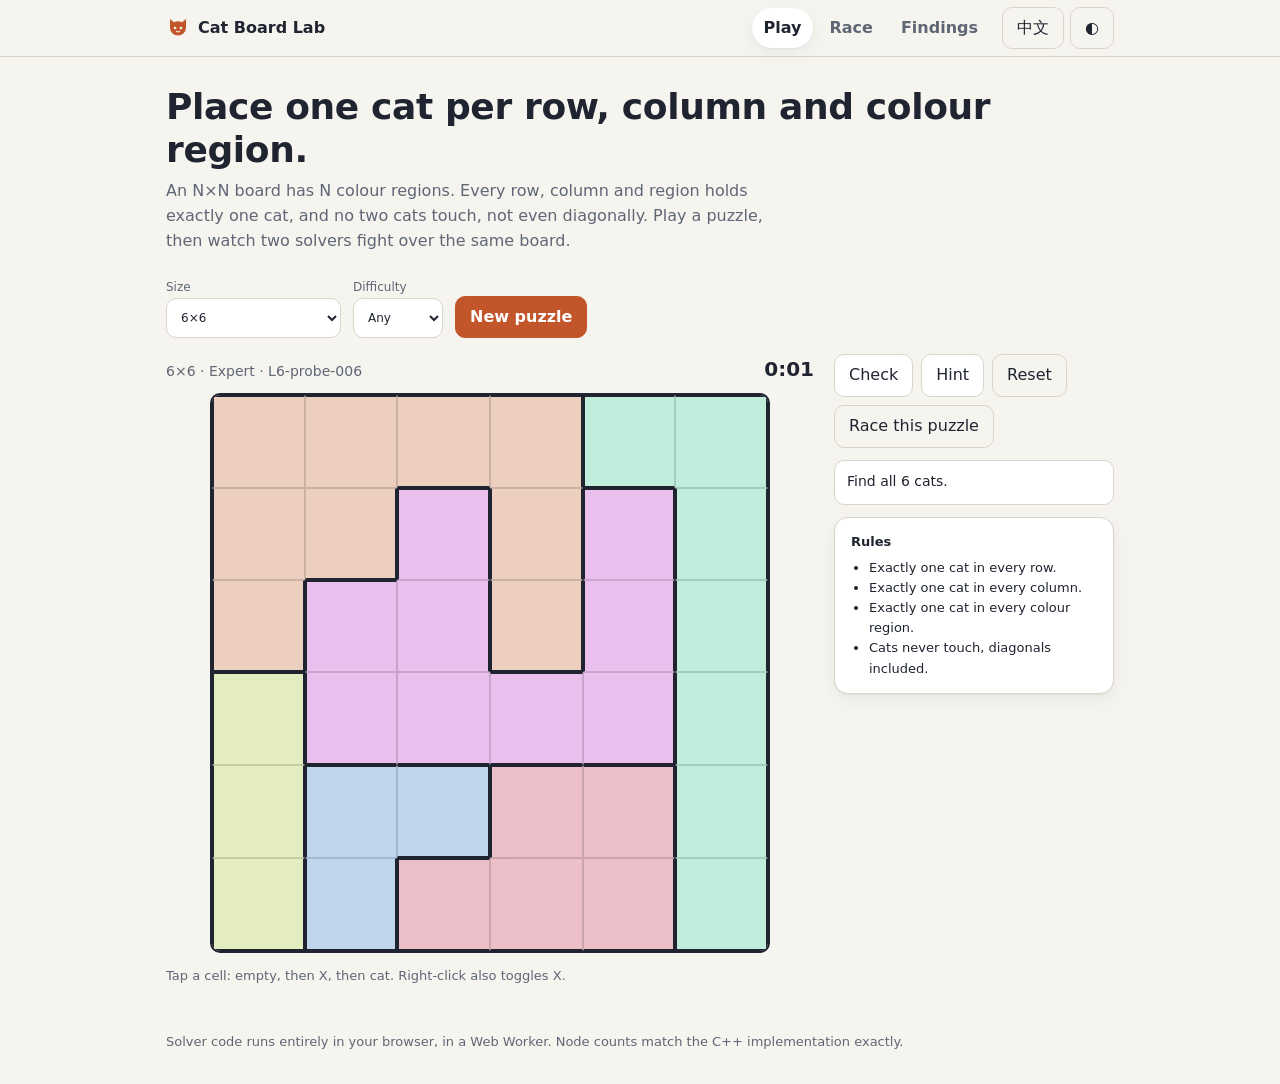
==== docs/index.html @ 6431c49a "Cat-placement puzzle solver study: native DFS/DLX/Hall-matching vs SAT/CP-SAT, adversarial suites, i" ====
<!doctype html>
<html lang="en" data-theme="auto">
<head>
<meta charset="utf-8">
<meta name="viewport" content="width=device-width, initial-scale=1">
<title>Cat Board Lab</title>
<meta name="description" content="Play a cat-placement logic puzzle, then race plain backtracking against backtracking with Hall-matching pruning.">
<link rel="icon" href="data:image/svg+xml,%3Csvg xmlns='http://www.w3.org/2000/svg' viewBox='0 0 24 24'%3E%3Cpath d='M4 3l4 3.2a9 9 0 0 1 8 0L20 3v8.5a8 8 0 0 1-16 0z' fill='%23e07a3f'/%3E%3C/svg%3E">
<link rel="stylesheet" href="css/style.css">
</head>
<body>
<svg width="0" height="0" style="position:absolute" aria-hidden="true">
  <symbol id="cat" viewBox="0 0 24 24">
    <path d="M4 3l4 3.2a9 9 0 0 1 8 0L20 3v8.5a8 8 0 0 1-16 0z" fill="currentColor"/>
    <circle cx="9" cy="12" r="1.3" fill="var(--cat-eye)"/><circle cx="15" cy="12" r="1.3" fill="var(--cat-eye)"/>
    <path d="M10.4 15.3q1.6 1.3 3.2 0" stroke="var(--cat-eye)" stroke-width="1.1" fill="none" stroke-linecap="round"/>
  </symbol>
</svg>

<header class="top">
  <div class="wrap top-in">
    <div class="brand"><svg class="logo"><use href="#cat"/></svg><span data-i18n="title">Cat Board Lab</span></div>
    <nav class="tabs" role="tablist">
      <button role="tab" data-tab="play" aria-selected="true" data-i18n="tabPlay">Play</button>
      <button role="tab" data-tab="race" aria-selected="false" data-i18n="tabRace">Race</button>
      <button role="tab" data-tab="findings" aria-selected="false" data-i18n="tabFindings">Findings</button>
    </nav>
    <div class="tools">
      <button id="btnLang" class="ghost" aria-label="Language">中文</button>
      <button id="btnTheme" class="ghost" aria-label="Theme">◐</button>
    </div>
  </div>
</header>

<main class="wrap">
  <section class="hero">
    <h1 data-i18n="heroTitle">Place one cat per row, column and colour region.</h1>
    <p data-i18n="heroText">An N×N board has N colour regions. Every row, column and region holds exactly one cat, and no two cats touch, not even diagonally. Play a puzzle, then watch two solvers fight over the same board.</p>
  </section>

  <!-- PLAY -->
  <section id="tab-play" class="panel">
    <div class="controls">
      <label><span data-i18n="size">Size</span>
        <select id="selSize"></select></label>
      <label><span data-i18n="difficulty">Difficulty</span>
        <select id="selLevel"></select></label>
      <button id="btnNew" class="primary" data-i18n="newPuzzle">New puzzle</button>
    </div>
    <div class="play-grid">
      <div class="board-col">
        <div class="statusbar"><span id="playTitle" class="muted"></span><span id="playTimer" class="timer">0:00</span></div>
        <div id="playBoard" class="board" role="grid" aria-label="Puzzle board"></div>
        <p class="muted small" data-i18n="tapHelp">Tap a cell: empty, then X, then cat. Right-click also toggles X.</p>
      </div>
      <div class="side-col">
        <div class="btnrow">
          <button id="btnCheck" data-i18n="check">Check</button>
          <button id="btnHint" data-i18n="hint">Hint</button>
          <button id="btnReset" class="ghost" data-i18n="reset">Reset</button>
          <button id="btnRaceThis" class="ghost" data-i18n="raceThis">Race this puzzle</button>
        </div>
        <div id="playMsg" class="msg" role="status" aria-live="polite"></div>
        <div class="card small">
          <b data-i18n="rulesTitle">Rules</b>
          <ul>
            <li data-i18n="rule1">Exactly one cat in every row.</li>
            <li data-i18n="rule2">Exactly one cat in every column.</li>
            <li data-i18n="rule3">Exactly one cat in every colour region.</li>
            <li data-i18n="rule4">Cats never touch, diagonals included.</li>
          </ul>
        </div>
      </div>
    </div>
  </section>

  <!-- RACE -->
  <section id="tab-race" class="panel" hidden>
    <p class="lead" data-i18n="raceIntro">Same board, same branching order, two solvers. Both are bitmask backtracking; the second one also asks, at every node, whether the unplaced colour regions can still be matched to distinct free rows and to distinct free columns (Hall's condition). If not, it prunes.</p>
    <div class="controls">
      <label class="grow"><span data-i18n="puzzle">Puzzle</span>
        <select id="selRace"></select></label>
      <label><span data-i18n="nodeCap">Node cap</span>
        <select id="selCap">
          <option value="1000000">1 M</option>
          <option value="5000000">5 M</option>
          <option value="20000000" selected>20 M</option>
          <option value="100000000">100 M</option>
        </select></label>
      <label><span data-i18n="mode">Mode</span>
        <select id="selMode">
          <option value="live" data-i18n="modeLive">Live race</option>
          <option value="anim" data-i18n="modeAnim">Step-by-step (N ≤ 10)</option>
        </select></label>
      <button id="btnRun" class="primary" data-i18n="run">Run race</button>
      <button id="btnCancel" disabled data-i18n="cancel">Cancel</button>
    </div>
    <div id="raceNote" class="muted small"></div>
    <div class="race-grid">
      <article class="card racer" id="racerA">
        <header><h3 data-i18n="algoBitmask">Bitmask DFS</h3><span class="chip" id="chipA"></span></header>
        <div class="stats"><div><span class="k" data-i18n="nodes">Nodes</span><span class="v" id="nodesA">–</span></div><div><span class="k" data-i18n="time">Time</span><span class="v" id="timeA">–</span></div></div>
        <div class="bar"><i id="barA"></i></div>
        <div class="board mini" id="boardA"></div>
      </article>
      <article class="card racer" id="racerB">
        <header><h3 data-i18n="algoMatch">DFS + Hall matching</h3><span class="chip" id="chipB"></span></header>
        <div class="stats"><div><span class="k" data-i18n="nodes">Nodes</span><span class="v" id="nodesB">–</span></div><div><span class="k" data-i18n="time">Time</span><span class="v" id="timeB">–</span></div></div>
        <div class="bar"><i id="barB"></i></div>
        <div class="board mini" id="boardB"></div>
      </article>
    </div>
    <div id="animBar" class="btnrow animbar" hidden>
      <button id="aPlay" class="primary" data-i18n="play">Play</button>
      <button id="aStep" data-i18n="step">Step</button>
      <button id="aRestart" class="ghost" data-i18n="restart">Restart</button>
      <label class="inline"><span data-i18n="speed">Speed</span><input id="aSpeed" type="range" min="0" max="100" value="45"></label>
      <span id="aInfo" class="muted small"></span>
      <span class="legend small"><i class="lg place"></i><span data-i18n="lgPlace">cat placed</span><i class="lg prune"></i><span data-i18n="lgPrune">pruned by Hall check</span><i class="lg dead"></i><span data-i18n="lgDead">dead end</span></span>
    </div>
    <div id="raceSummary" class="summary" role="status" aria-live="polite"></div>
    <div id="raceRef" class="muted small"></div>
  </section>

  <!-- FINDINGS -->
  <section id="tab-findings" class="panel" hidden>
    <div class="card findings">
      <h2 data-i18n="findTitle">What the benchmark found</h2>
      <p data-i18n="find1">On ordinary puzzles, backtracking with Hall-matching pruning was the fastest method tested: on random unique-solution boards (N=11–16) it needed 0.3 ms against 1.2–1.6 ms for SAT, and on random-region N=25 boards it solved all 20 puzzles (slowest 0.01 s) while three plain DFS variants timed out on 4–5 of 20 at 60 s.</p>
      <p data-i18n="find2">On the hardest puzzles found by hill-climbing (N=10–18, all unique-solution), CDCL SAT was the steadiest: worst single puzzle 76–91 ms, against 454 ms for Hall-matching DFS and 0.8–1.1 s for plain DFS. This is not a worst-case guarantee; no unsatisfiable adversarial puzzles were tried.</p>
      <p data-i18n="find3">SAT is not in this demo because the solvers behind those numbers (CaDiCaL, Glucose, CP-SAT) are native libraries driven from Python; this page is plain static JavaScript with no build step and no dependencies.</p>
      <p><a id="readmeLink" class="btn-link" href="#" target="_blank" rel="noopener" data-i18n="readmeLink">Read the full write-up in the README</a></p>
    </div>
  </section>
</main>

<footer class="wrap foot small muted" data-i18n="footer">Solver code runs entirely in your browser, in a Web Worker. Node counts match the C++ implementation exactly.</footer>

<script src="js/config.js"></script>
<script src="js/i18n.js"></script>
<script src="js/board.js"></script>
<script src="js/runner.js"></script>
<script src="js/play.js"></script>
<script src="js/race.js"></script>
<script src="js/app.js"></script>
</body>
</html>
---- docs/css/style.css ----
:root{
  --bg:#f6f4ef; --surface:#ffffff; --ink:#1f2430; --muted:#5f6675; --line:#d9d5cb; --accent:#c2562a; --accent-ink:#ffffff;
  --good:#2c7a4b; --warn:#b3261e; --shadow:0 1px 2px rgba(20,20,30,.06),0 6px 20px rgba(20,20,30,.05);
  --rs:55%; --rl:84%; --cat:#2b2a33; --cat-eye:#f6f4ef; --gridline:rgba(0,0,0,.14); --edge:#1f2430;
  --prune:#d64545; --dead:#e3a008; --place:#2c7a4b;
  color-scheme: light;
}
:root[data-theme="dark"]{ --bg:#14161c; --surface:#1d2029; --ink:#ebe8e1; --muted:#9aa0ae; --line:#323644; --accent:#e58a5b; --accent-ink:#1a1209;
  --good:#6cc28f; --warn:#ff8a80; --shadow:none; --rs:38%; --rl:30%; --cat:#f1ede4; --cat-eye:#1d2029; --gridline:rgba(255,255,255,.14); --edge:#ebe8e1;
  --prune:#ff6b6b; --dead:#f2b84b; --place:#6cc28f; color-scheme: dark; }
@media (prefers-color-scheme: dark){
  :root[data-theme="auto"]{ --bg:#14161c; --surface:#1d2029; --ink:#ebe8e1; --muted:#9aa0ae; --line:#323644; --accent:#e58a5b; --accent-ink:#1a1209;
    --good:#6cc28f; --warn:#ff8a80; --shadow:none; --rs:38%; --rl:30%; --cat:#f1ede4; --cat-eye:#1d2029; --gridline:rgba(255,255,255,.14); --edge:#ebe8e1;
    --prune:#ff6b6b; --dead:#f2b84b; --place:#6cc28f; color-scheme: dark; }
}
*{box-sizing:border-box}
[hidden]{display:none!important}
html{-webkit-text-size-adjust:100%}
body{margin:0;background:var(--bg);color:var(--ink);font:16px/1.55 system-ui,-apple-system,"Segoe UI","Noto Sans TC","PingFang TC","Microsoft JhengHei",sans-serif}
.wrap{max-width:980px;margin:0 auto;padding:0 16px}
.muted{color:var(--muted)} .small{font-size:13px}
h1{font-size:clamp(24px,4.5vw,36px);line-height:1.2;margin:0 0 8px;letter-spacing:-.01em}
h2{margin:0 0 8px;font-size:22px} h3{margin:0;font-size:16px}
.top{position:sticky;top:0;z-index:5;background:color-mix(in srgb,var(--bg) 88%,transparent);backdrop-filter:blur(8px);border-bottom:1px solid var(--line)}
.top-in{display:flex;align-items:center;gap:12px;min-height:56px;flex-wrap:wrap;padding-top:6px;padding-bottom:6px}
.brand{display:flex;align-items:center;gap:8px;font-weight:700;margin-right:auto}
.logo{width:24px;height:24px;color:var(--accent);--cat-eye:var(--bg)}
.tabs{display:flex;gap:4px}
.tabs button{border:0;background:none;padding:8px 12px;border-radius:999px;color:var(--muted);font-weight:600}
.tabs button[aria-selected="true"]{background:var(--surface);color:var(--ink);box-shadow:var(--shadow)}
.tools{display:flex;gap:6px}
button,select{font:inherit;color:var(--ink)}
button{border:1px solid var(--line);background:var(--surface);padding:8px 14px;border-radius:10px;cursor:pointer;min-height:40px}
button:hover:not(:disabled){border-color:var(--muted)}
button:disabled{opacity:.45;cursor:default}
button.primary{background:var(--accent);color:var(--accent-ink);border-color:var(--accent);font-weight:600}
button.ghost{background:transparent}
button:focus-visible,select:focus-visible,.cell:focus-visible,input:focus-visible,a:focus-visible{outline:2px solid var(--accent);outline-offset:2px}
select{background:var(--surface);border:1px solid var(--line);border-radius:10px;padding:8px 10px;min-height:40px;max-width:100%}
.hero{padding:28px 0 8px} .hero p{max-width:62ch;color:var(--muted);margin:0}
.panel{padding:16px 0 32px}
.controls{display:flex;flex-wrap:wrap;gap:10px 12px;align-items:flex-end;margin-bottom:16px}
.controls label{display:flex;flex-direction:column;gap:2px;font-size:12px;color:var(--muted)}
.controls label.grow{flex:1 1 260px}
.controls label.grow select{width:100%}
.card{background:var(--surface);border:1px solid var(--line);border-radius:14px;padding:14px 16px;box-shadow:var(--shadow)}
.card ul{margin:6px 0 0;padding-left:18px}
.lead{max-width:70ch;color:var(--muted);margin:0 0 16px}
.play-grid{display:grid;grid-template-columns:minmax(0,1fr) 280px;gap:20px;align-items:start}
.statusbar{display:flex;justify-content:space-between;align-items:baseline;margin-bottom:8px;font-size:14px}
.timer{font-variant-numeric:tabular-nums;font-weight:700;font-size:20px}
.btnrow{display:flex;flex-wrap:wrap;gap:8px;align-items:center}
.msg{min-height:3.2em;margin:12px 0;padding:10px 12px;border-radius:10px;background:var(--surface);border:1px solid var(--line);font-size:14px}
.msg.good{border-color:var(--good);color:var(--good)} .msg.warn{border-color:var(--warn);color:var(--warn)}

/* board */
.board{--n:6;display:grid;grid-template-columns:repeat(var(--n),1fr);width:min(100%,560px);aspect-ratio:1;margin:0 auto;border-radius:10px;overflow:hidden;
  border:2px solid var(--edge);background:var(--edge);user-select:none;-webkit-user-select:none;-webkit-tap-highlight-color:transparent}
.cell{position:relative;display:grid;place-items:center;background:hsl(var(--h) var(--rs) var(--rl));cursor:pointer;
  border:1px solid var(--gridline);border-style:solid}
.board.mini .cell{cursor:default}
.cell.bt{border-top:2px solid var(--edge)} .cell.bb{border-bottom:2px solid var(--edge)}
.cell.bl{border-left:2px solid var(--edge)} .cell.br{border-right:2px solid var(--edge)}
.board.dense .cell{border-width:.5px} .board.dense .cell.bt{border-top-width:1.5px} .board.dense .cell.bb{border-bottom-width:1.5px}
.board.dense .cell.bl{border-left-width:1.5px} .board.dense .cell.br{border-right-width:1.5px}
.ic{width:72%;height:72%;color:var(--cat);display:none;pointer-events:none}
.cell.cat .ic{display:block}
.cell.x::after{content:"×";position:absolute;inset:0;display:grid;place-items:center;color:var(--ink);opacity:.55;font-size:clamp(14px,4vw,26px);line-height:1;pointer-events:none}
.cell.bad{box-shadow:inset 0 0 0 3px var(--warn);animation:pulse .9s ease 2}
.cell.hintcell{box-shadow:inset 0 0 0 3px var(--good)}
.board.won{box-shadow:0 0 0 3px var(--good)}
@keyframes pulse{50%{filter:brightness(1.25)}}

/* race */
.race-grid{display:grid;grid-template-columns:1fr 1fr;gap:16px}
.racer header{display:flex;justify-content:space-between;align-items:center;gap:8px;margin-bottom:10px;flex-wrap:wrap}
.chip{font-size:12px;padding:2px 10px;border-radius:999px;border:1px solid var(--line);color:var(--muted);min-height:20px}
.chip:empty{visibility:hidden}
.chip.ok{color:var(--good);border-color:var(--good)} .chip.bad{color:var(--warn);border-color:var(--warn)} .chip.run{color:var(--accent);border-color:var(--accent)}
.stats{display:flex;gap:24px;margin-bottom:8px}
.stats .k{display:block;font-size:12px;color:var(--muted)}
.stats .v{font-size:clamp(18px,3.4vw,26px);font-weight:700;font-variant-numeric:tabular-nums}
.bar{height:6px;border-radius:3px;background:var(--line);overflow:hidden;margin-bottom:12px}
.bar i{display:block;height:100%;width:0;background:var(--accent);transition:width .1s linear}
.bar i.ok{background:var(--good)} .bar i.capped{background:var(--warn)}
.board.mini{width:100%;max-width:360px}
.summary{margin-top:16px;padding:14px 16px;border-radius:12px;background:var(--surface);border:1px solid var(--line);font-size:17px;font-weight:600;min-height:0}
.summary:empty{display:none}
.summary.win{border-color:var(--good)}
.animbar{margin-top:14px}
.inline{flex-direction:row;display:flex;align-items:center;gap:8px;font-size:13px;color:var(--muted)}
.legend{display:flex;align-items:center;gap:6px;flex-wrap:wrap;margin-left:auto}
.lg{width:12px;height:12px;border-radius:3px;display:inline-block;margin-left:6px}
.lg.place{background:var(--place)} .lg.prune{background:var(--prune)} .lg.dead{background:var(--dead)}
.board.mini .cell.cat{box-shadow:inset 0 0 0 2px var(--place)}
.board.mini .cell.prune{box-shadow:inset 0 0 0 3px var(--prune);background:color-mix(in srgb,var(--prune) 35%,hsl(var(--h) var(--rs) var(--rl)))}
.board.mini .cell.dead{box-shadow:inset 0 0 0 3px var(--dead)}
.board.flash-prune{box-shadow:0 0 0 3px var(--prune)} .board.flash-dead{box-shadow:0 0 0 3px var(--dead)} .board.found{box-shadow:0 0 0 3px var(--good)}
#raceRef{margin-top:8px;word-break:break-word}
.findings{max-width:72ch} .findings p{margin:0 0 12px}
.btn-link{display:inline-block;padding:8px 14px;border:1px solid var(--accent);border-radius:10px;color:var(--accent);text-decoration:none;font-weight:600}
.foot{padding-bottom:32px}

@media (max-width:720px){
  .play-grid{grid-template-columns:1fr}
  .race-grid{grid-template-columns:1fr}
  .board.mini{max-width:100%}
  .tabs{order:3;width:100%;justify-content:center}
  .legend{margin-left:0}
}
@media (prefers-reduced-motion:reduce){*{animation:none!important;transition:none!important}}
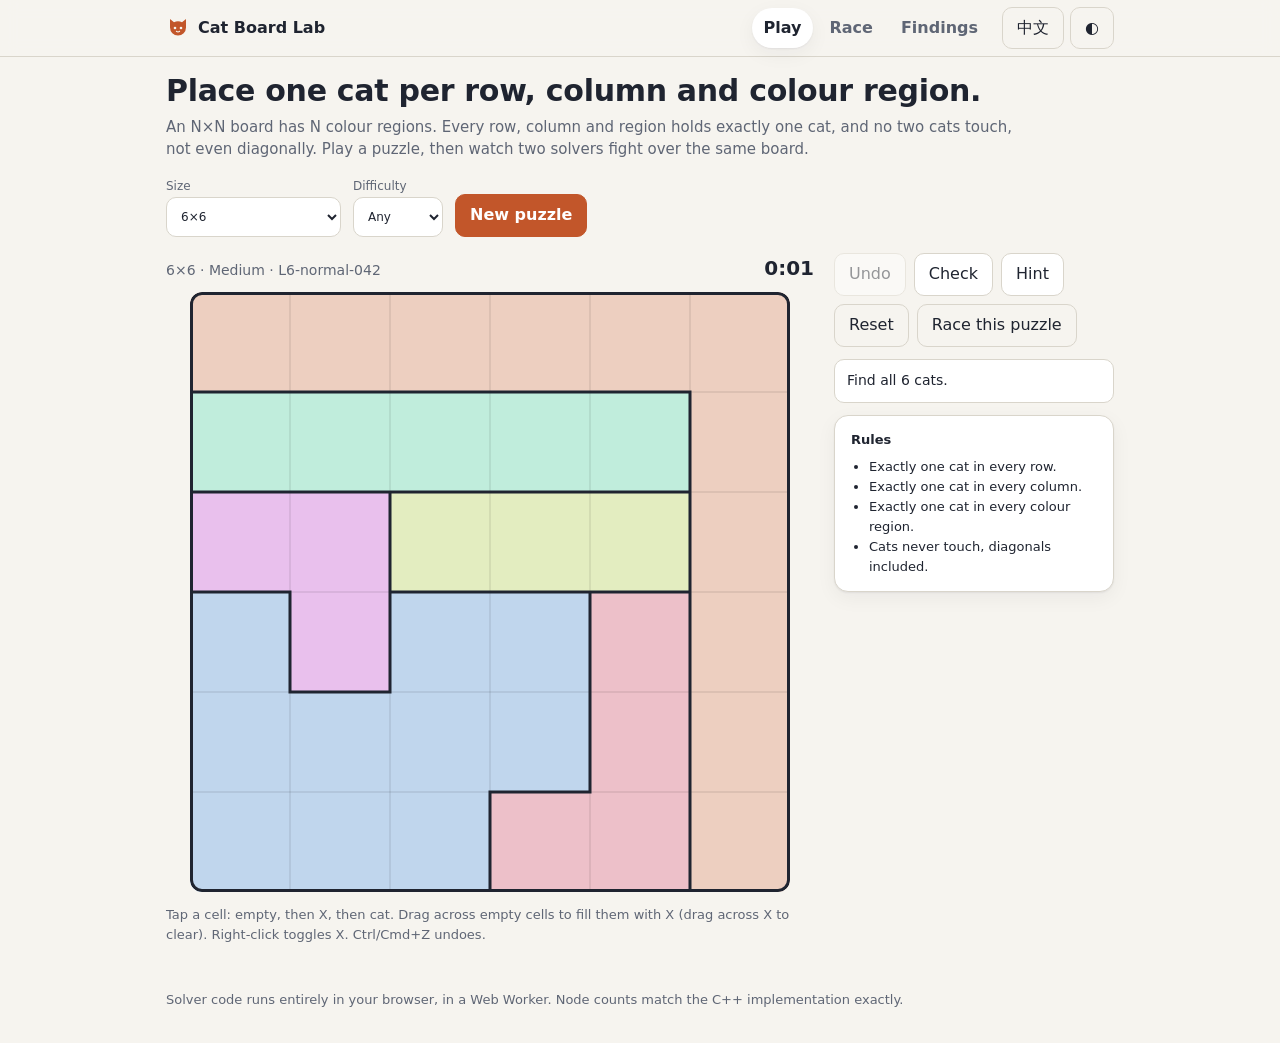
==== commit bc544bc7: "Demo: square board with SVG region overlay, drag-to-mark, undo, live conflict hints Co-Authored-By: " ====
--- a/docs/index.html
+++ b/docs/index.html
@@ -55,6 +55,7 @@
       </div>
       <div class="side-col">
         <div class="btnrow">
+          <button id="btnUndo" disabled data-i18n="undo">Undo</button>
           <button id="btnCheck" data-i18n="check">Check</button>
           <button id="btnHint" data-i18n="hint">Hint</button>
           <button id="btnReset" class="ghost" data-i18n="reset">Reset</button>
@@ -139,6 +140,7 @@
 <script src="js/config.js"></script>
 <script src="js/i18n.js"></script>
 <script src="js/board.js"></script>
+<script src="js/drag.js"></script>
 <script src="js/runner.js"></script>
 <script src="js/play.js"></script>
 <script src="js/race.js"></script>
--- a/docs/css/style.css
+++ b/docs/css/style.css
@@ -6,11 +6,11 @@
   color-scheme: light;
 }
 :root[data-theme="dark"]{ --bg:#14161c; --surface:#1d2029; --ink:#ebe8e1; --muted:#9aa0ae; --line:#323644; --accent:#e58a5b; --accent-ink:#1a1209;
-  --good:#6cc28f; --warn:#ff8a80; --shadow:none; --rs:38%; --rl:30%; --cat:#f1ede4; --cat-eye:#1d2029; --gridline:rgba(255,255,255,.14); --edge:#ebe8e1;
+  --good:#6cc28f; --warn:#ff8a80; --shadow:none; --rs:34%; --rl:28%; --cat:#f1ede4; --cat-eye:#1d2029; --gridline:rgba(255,255,255,.12); --edge:#c9c4b8;
   --prune:#ff6b6b; --dead:#f2b84b; --place:#6cc28f; color-scheme: dark; }
 @media (prefers-color-scheme: dark){
   :root[data-theme="auto"]{ --bg:#14161c; --surface:#1d2029; --ink:#ebe8e1; --muted:#9aa0ae; --line:#323644; --accent:#e58a5b; --accent-ink:#1a1209;
-    --good:#6cc28f; --warn:#ff8a80; --shadow:none; --rs:38%; --rl:30%; --cat:#f1ede4; --cat-eye:#1d2029; --gridline:rgba(255,255,255,.14); --edge:#ebe8e1;
+    --good:#6cc28f; --warn:#ff8a80; --shadow:none; --rs:34%; --rl:28%; --cat:#f1ede4; --cat-eye:#1d2029; --gridline:rgba(255,255,255,.12); --edge:#c9c4b8;
     --prune:#ff6b6b; --dead:#f2b84b; --place:#6cc28f; color-scheme: dark; }
 }
 *{box-sizing:border-box}
@@ -37,7 +37,7 @@
 button.ghost{background:transparent}
 button:focus-visible,select:focus-visible,.cell:focus-visible,input:focus-visible,a:focus-visible{outline:2px solid var(--accent);outline-offset:2px}
 select{background:var(--surface);border:1px solid var(--line);border-radius:10px;padding:8px 10px;min-height:40px;max-width:100%}
-.hero{padding:28px 0 8px} .hero p{max-width:62ch;color:var(--muted);margin:0}
+.hero{padding:16px 0 0} .hero h1{font-size:clamp(22px,3.4vw,30px)} .hero p{max-width:90ch;color:var(--muted);margin:0;font-size:15px;line-height:1.45}
 .panel{padding:16px 0 32px}
 .controls{display:flex;flex-wrap:wrap;gap:10px 12px;align-items:flex-end;margin-bottom:16px}
 .controls label{display:flex;flex-direction:column;gap:2px;font-size:12px;color:var(--muted)}
@@ -46,6 +46,7 @@
 .card{background:var(--surface);border:1px solid var(--line);border-radius:14px;padding:14px 16px;box-shadow:var(--shadow)}
 .card ul{margin:6px 0 0;padding-left:18px}
 .lead{max-width:70ch;color:var(--muted);margin:0 0 16px}
+.board-col{position:sticky;top:64px}
 .play-grid{display:grid;grid-template-columns:minmax(0,1fr) 280px;gap:20px;align-items:start}
 .statusbar{display:flex;justify-content:space-between;align-items:baseline;margin-bottom:8px;font-size:14px}
 .timer{font-variant-numeric:tabular-nums;font-weight:700;font-size:20px}
@@ -53,19 +54,30 @@
 .msg{min-height:3.2em;margin:12px 0;padding:10px 12px;border-radius:10px;background:var(--surface);border:1px solid var(--line);font-size:14px}
 .msg.good{border-color:var(--good);color:var(--good)} .msg.warn{border-color:var(--warn);color:var(--warn)}
 
-/* board */
-.board{--n:6;display:grid;grid-template-columns:repeat(var(--n),1fr);width:min(100%,560px);aspect-ratio:1;margin:0 auto;border-radius:10px;overflow:hidden;
-  border:2px solid var(--edge);background:var(--edge);user-select:none;-webkit-user-select:none;-webkit-tap-highlight-color:transparent}
-.cell{position:relative;display:grid;place-items:center;background:hsl(var(--h) var(--rs) var(--rl));cursor:pointer;
-  border:1px solid var(--gridline);border-style:solid}
+/* board: fixed square grid; cells never change size (no borders, glyphs are absolutely positioned) */
+.board{--n:6;--bw:3px;position:relative;display:grid;grid-template-columns:repeat(var(--n),minmax(0,1fr));grid-template-rows:repeat(var(--n),minmax(0,1fr));
+  width:min(100%,620px,max(280px,calc(100svh - 300px)));aspect-ratio:1;margin:0 auto;border-radius:12px;overflow:hidden;background:var(--surface);
+  user-select:none;-webkit-user-select:none;-webkit-tap-highlight-color:transparent;contain:layout paint}
+.board.play{touch-action:none;-webkit-touch-callout:none}
+.board::after{content:"";position:absolute;inset:0;border:var(--bw) solid var(--edge);border-radius:12px;pointer-events:none;z-index:3}
+.cell{position:relative;min-width:0;min-height:0;overflow:hidden;background:hsl(var(--h) var(--rs) var(--rl));cursor:pointer;outline-offset:-3px}
 .board.mini .cell{cursor:default}
-.cell.bt{border-top:2px solid var(--edge)} .cell.bb{border-bottom:2px solid var(--edge)}
-.cell.bl{border-left:2px solid var(--edge)} .cell.br{border-right:2px solid var(--edge)}
-.board.dense .cell{border-width:.5px} .board.dense .cell.bt{border-top-width:1.5px} .board.dense .cell.bb{border-bottom-width:1.5px}
-.board.dense .cell.bl{border-left-width:1.5px} .board.dense .cell.br{border-right-width:1.5px}
-.ic{width:72%;height:72%;color:var(--cat);display:none;pointer-events:none}
-.cell.cat .ic{display:block}
-.cell.x::after{content:"×";position:absolute;inset:0;display:grid;place-items:center;color:var(--ink);opacity:.55;font-size:clamp(14px,4vw,26px);line-height:1;pointer-events:none}
+.board.play .cell.hl::before{content:"";position:absolute;inset:0;background:rgba(255,255,255,.22);pointer-events:none}
+.lines{position:absolute;inset:0;width:100%;height:100%;pointer-events:none;z-index:2;overflow:visible}
+.lines path{fill:none;vector-effect:non-scaling-stroke}
+.lines .thin{stroke:var(--gridline);stroke-width:1}
+.lines .thick{stroke:var(--edge);stroke-width:var(--bw);stroke-linecap:square}
+.board.dense{--bw:2px}
+.ic,.xm{position:absolute;left:50%;top:50%;pointer-events:none;opacity:0;transform:translate(-50%,-50%) scale(.55);
+  transition:opacity .14s ease-out,transform .14s ease-out;will-change:transform,opacity}
+.ic{width:72%;height:72%;color:var(--cat)}
+.xm{width:52%;height:52%;color:var(--ink);fill:none;stroke:currentColor;stroke-width:2;stroke-linecap:round}
+.cell.cat .ic{opacity:1;transform:translate(-50%,-50%) scale(1)}
+.cell.x .xm{opacity:.55;transform:translate(-50%,-50%) scale(1)}
+.board.mini .ic{transition:none;opacity:0}
+.board.mini .cell.cat .ic{opacity:1}
+.cell.conf .ic{color:var(--warn)}
+.cell.conf{box-shadow:inset 0 0 0 999px color-mix(in srgb,var(--warn) 22%,transparent)}
 .cell.bad{box-shadow:inset 0 0 0 3px var(--warn);animation:pulse .9s ease 2}
 .cell.hintcell{box-shadow:inset 0 0 0 3px var(--good)}
 .board.won{box-shadow:0 0 0 3px var(--good)}
@@ -83,7 +95,7 @@
 .bar{height:6px;border-radius:3px;background:var(--line);overflow:hidden;margin-bottom:12px}
 .bar i{display:block;height:100%;width:0;background:var(--accent);transition:width .1s linear}
 .bar i.ok{background:var(--good)} .bar i.capped{background:var(--warn)}
-.board.mini{width:100%;max-width:360px}
+.board.mini{width:100%;max-width:360px;--bw:2px}
 .summary{margin-top:16px;padding:14px 16px;border-radius:12px;background:var(--surface);border:1px solid var(--line);font-size:17px;font-weight:600;min-height:0}
 .summary:empty{display:none}
 .summary.win{border-color:var(--good)}
@@ -103,6 +115,9 @@
 
 @media (max-width:720px){
   .play-grid{grid-template-columns:1fr}
+  .board-col{position:static}
+  .hero p{display:none}
+  .board{width:min(100%,calc(100svh - 190px))}
   .race-grid{grid-template-columns:1fr}
   .board.mini{max-width:100%}
   .tabs{order:3;width:100%;justify-content:center}
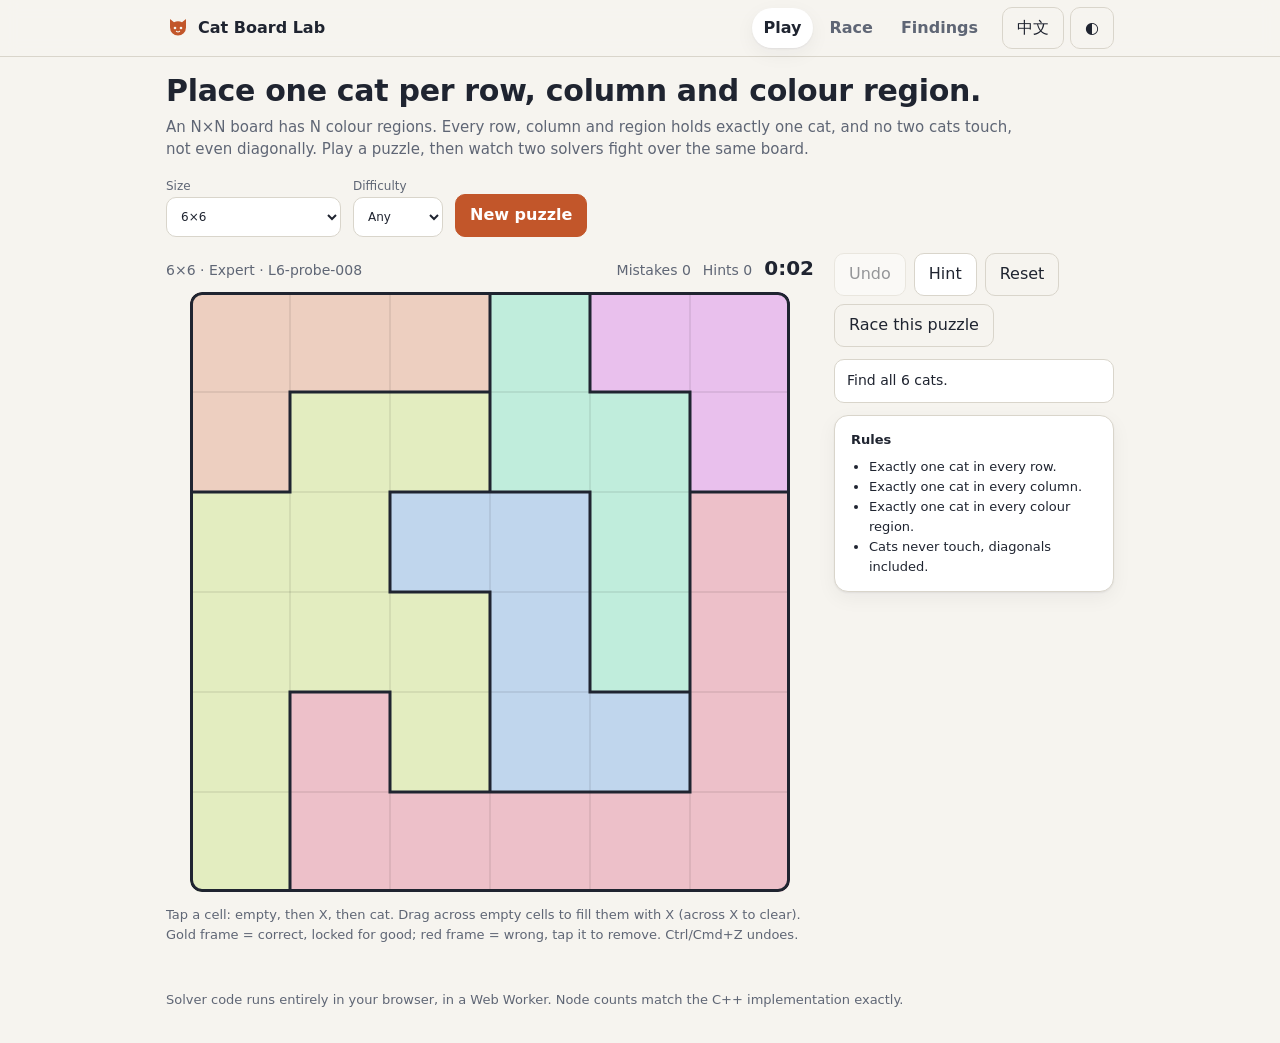
==== commit 13ca1df5: "Demo: check each placed cat immediately (gold = correct and locked, red = wrong), mistakes/hints cou" ====
--- a/docs/index.html
+++ b/docs/index.html
@@ -49,14 +49,13 @@
     </div>
     <div class="play-grid">
       <div class="board-col">
-        <div class="statusbar"><span id="playTitle" class="muted"></span><span id="playTimer" class="timer">0:00</span></div>
+        <div class="statusbar"><span id="playTitle" class="muted"></span><span class="stats-play"><span id="playMistakes" class="muted"></span><span id="playHints" class="muted"></span><span id="playTimer" class="timer">0:00</span></span></div>
         <div id="playBoard" class="board" role="grid" aria-label="Puzzle board"></div>
-        <p class="muted small" data-i18n="tapHelp">Tap a cell: empty, then X, then cat. Right-click also toggles X.</p>
+        <p class="muted small" data-i18n="tapHelp">Tap a cell: empty, then X, then cat. A gold frame means correct and locked, a red frame means wrong.</p>
       </div>
       <div class="side-col">
         <div class="btnrow">
           <button id="btnUndo" disabled data-i18n="undo">Undo</button>
-          <button id="btnCheck" data-i18n="check">Check</button>
           <button id="btnHint" data-i18n="hint">Hint</button>
           <button id="btnReset" class="ghost" data-i18n="reset">Reset</button>
           <button id="btnRaceThis" class="ghost" data-i18n="raceThis">Race this puzzle</button>
@@ -141,6 +140,7 @@
 <script src="js/i18n.js"></script>
 <script src="js/board.js"></script>
 <script src="js/drag.js"></script>
+<script src="js/game.js"></script>
 <script src="js/runner.js"></script>
 <script src="js/play.js"></script>
 <script src="js/race.js"></script>
--- a/docs/css/style.css
+++ b/docs/css/style.css
@@ -2,16 +2,17 @@
   --bg:#f6f4ef; --surface:#ffffff; --ink:#1f2430; --muted:#5f6675; --line:#d9d5cb; --accent:#c2562a; --accent-ink:#ffffff;
   --good:#2c7a4b; --warn:#b3261e; --shadow:0 1px 2px rgba(20,20,30,.06),0 6px 20px rgba(20,20,30,.05);
   --rs:55%; --rl:84%; --cat:#2b2a33; --cat-eye:#f6f4ef; --gridline:rgba(0,0,0,.14); --edge:#1f2430;
+  --gold:#dba50f; --gold-glow:rgba(212,160,23,.6);
   --prune:#d64545; --dead:#e3a008; --place:#2c7a4b;
   color-scheme: light;
 }
 :root[data-theme="dark"]{ --bg:#14161c; --surface:#1d2029; --ink:#ebe8e1; --muted:#9aa0ae; --line:#323644; --accent:#e58a5b; --accent-ink:#1a1209;
   --good:#6cc28f; --warn:#ff8a80; --shadow:none; --rs:34%; --rl:28%; --cat:#f1ede4; --cat-eye:#1d2029; --gridline:rgba(255,255,255,.12); --edge:#c9c4b8;
-  --prune:#ff6b6b; --dead:#f2b84b; --place:#6cc28f; color-scheme: dark; }
+  --prune:#ff6b6b; --dead:#f2b84b; --place:#6cc28f; --gold:#f2c230; --gold-glow:rgba(242,194,48,.65); color-scheme: dark; }
 @media (prefers-color-scheme: dark){
   :root[data-theme="auto"]{ --bg:#14161c; --surface:#1d2029; --ink:#ebe8e1; --muted:#9aa0ae; --line:#323644; --accent:#e58a5b; --accent-ink:#1a1209;
     --good:#6cc28f; --warn:#ff8a80; --shadow:none; --rs:34%; --rl:28%; --cat:#f1ede4; --cat-eye:#1d2029; --gridline:rgba(255,255,255,.12); --edge:#c9c4b8;
-    --prune:#ff6b6b; --dead:#f2b84b; --place:#6cc28f; color-scheme: dark; }
+    --prune:#ff6b6b; --dead:#f2b84b; --place:#6cc28f; --gold:#f2c230; --gold-glow:rgba(242,194,48,.65); color-scheme: dark; }
 }
 *{box-sizing:border-box}
 [hidden]{display:none!important}
@@ -76,12 +77,14 @@
 .cell.x .xm{opacity:.55;transform:translate(-50%,-50%) scale(1)}
 .board.mini .ic{transition:none;opacity:0}
 .board.mini .cell.cat .ic{opacity:1}
-.cell.conf .ic{color:var(--warn)}
-.cell.conf{box-shadow:inset 0 0 0 999px color-mix(in srgb,var(--warn) 22%,transparent)}
-.cell.bad{box-shadow:inset 0 0 0 3px var(--warn);animation:pulse .9s ease 2}
-.cell.hintcell{box-shadow:inset 0 0 0 3px var(--good)}
+.cell.gold{box-shadow:inset 0 0 0 5px var(--gold),inset 0 0 0 6px rgba(0,0,0,.4),inset 0 0 0 999px color-mix(in srgb,var(--gold) 30%,transparent)}
+.cell.wrong{box-shadow:inset 0 0 0 5px var(--warn),inset 0 0 0 6px rgba(0,0,0,.4),inset 0 0 0 999px color-mix(in srgb,var(--warn) 22%,transparent)}
+.cell.gold.fresh{animation:goldglow .5s ease-out}
+.cell.wrong.shake .ic{animation:shake .2s ease-in-out}
+.stats-play{display:flex;gap:12px;align-items:baseline;flex-wrap:wrap;justify-content:flex-end}
 .board.won{box-shadow:0 0 0 3px var(--good)}
-@keyframes pulse{50%{filter:brightness(1.25)}}
+@keyframes goldglow{0%{box-shadow:inset 0 0 0 5px var(--gold),inset 0 0 0 6px rgba(0,0,0,.4),inset 0 0 22px 8px var(--gold-glow)}100%{}}
+@keyframes shake{0%,100%{transform:translate(-50%,-50%) scale(1)}25%{transform:translate(calc(-50% - 3px),-50%) scale(1)}75%{transform:translate(calc(-50% + 3px),-50%) scale(1)}}
 
 /* race */
 .race-grid{display:grid;grid-template-columns:1fr 1fr;gap:16px}
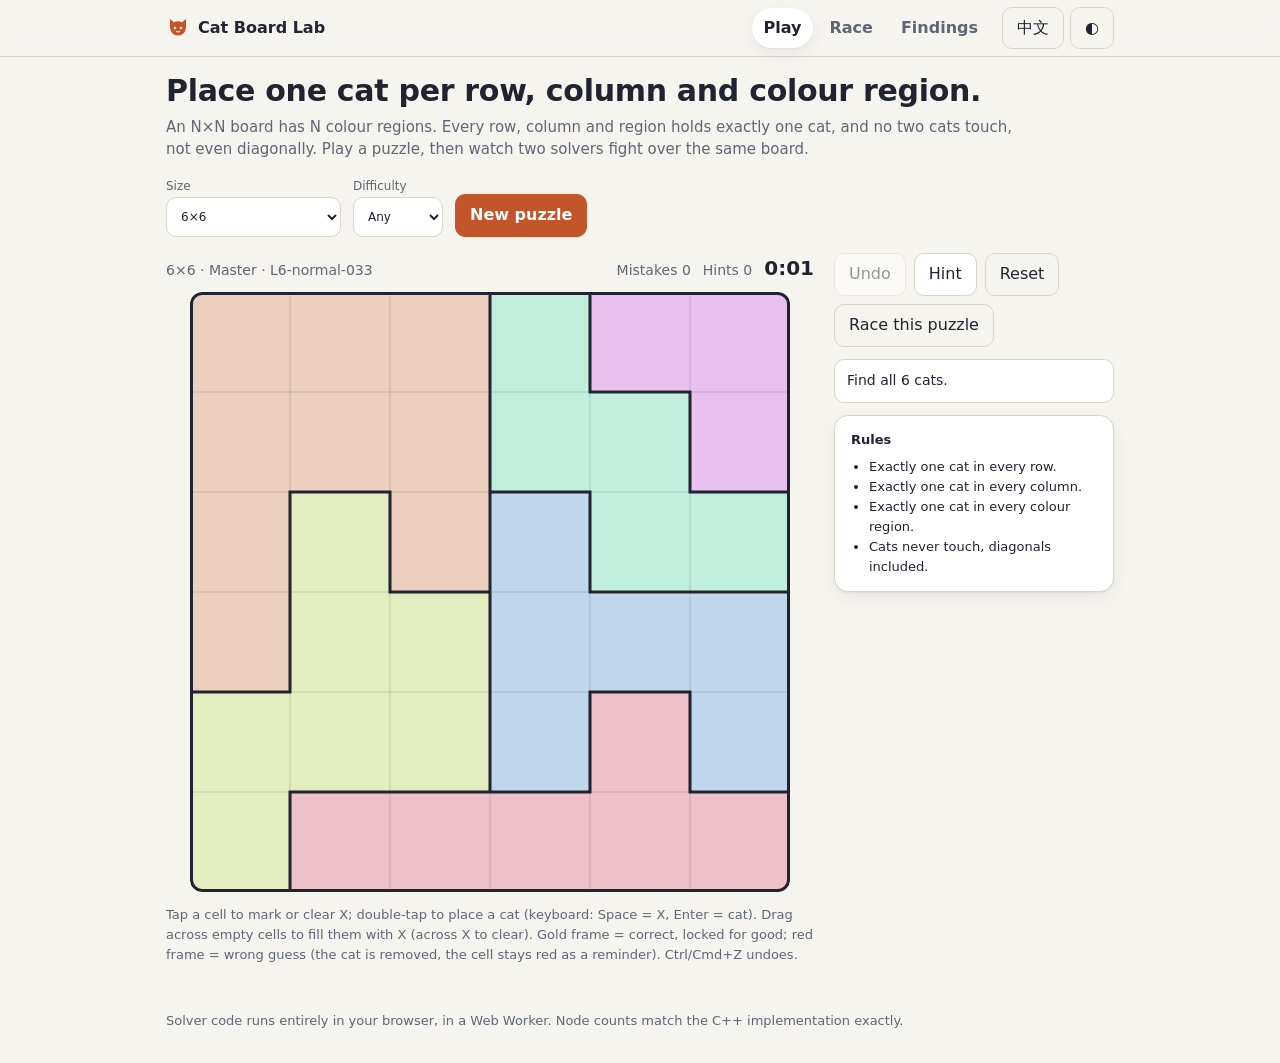
==== commit b6b78e6a: "Demo: single tap toggles X only, double tap places a cat (Space = X, Enter = cat)" ====
--- a/docs/index.html
+++ b/docs/index.html
@@ -51,7 +51,7 @@
       <div class="board-col">
         <div class="statusbar"><span id="playTitle" class="muted"></span><span class="stats-play"><span id="playMistakes" class="muted"></span><span id="playHints" class="muted"></span><span id="playTimer" class="timer">0:00</span></span></div>
         <div id="playBoard" class="board" role="grid" aria-label="Puzzle board"></div>
-        <p class="muted small" data-i18n="tapHelp">Tap a cell: empty, then X, then cat. A gold frame means correct and locked, a red frame means wrong.</p>
+        <p class="muted small" data-i18n="tapHelp">Tap a cell to mark or clear X; double-tap to place a cat. A gold frame means correct and locked, a red frame means wrong.</p>
       </div>
       <div class="side-col">
         <div class="btnrow">
--- a/docs/css/style.css
+++ b/docs/css/style.css
@@ -80,11 +80,11 @@
 .cell.gold{box-shadow:inset 0 0 0 5px var(--gold),inset 0 0 0 6px rgba(0,0,0,.4),inset 0 0 0 999px color-mix(in srgb,var(--gold) 30%,transparent)}
 .cell.wrong{box-shadow:inset 0 0 0 5px var(--warn),inset 0 0 0 6px rgba(0,0,0,.4),inset 0 0 0 999px color-mix(in srgb,var(--warn) 22%,transparent)}
 .cell.gold.fresh{animation:goldglow .5s ease-out}
-.cell.wrong.shake .ic{animation:shake .2s ease-in-out}
+.cell.wrong.shake{animation:wrongflash .45s ease-out}
 .stats-play{display:flex;gap:12px;align-items:baseline;flex-wrap:wrap;justify-content:flex-end}
 .board.won{box-shadow:0 0 0 3px var(--good)}
 @keyframes goldglow{0%{box-shadow:inset 0 0 0 5px var(--gold),inset 0 0 0 6px rgba(0,0,0,.4),inset 0 0 22px 8px var(--gold-glow)}100%{}}
-@keyframes shake{0%,100%{transform:translate(-50%,-50%) scale(1)}25%{transform:translate(calc(-50% - 3px),-50%) scale(1)}75%{transform:translate(calc(-50% + 3px),-50%) scale(1)}}
+@keyframes wrongflash{0%{box-shadow:inset 0 0 0 5px var(--warn),inset 0 0 0 6px rgba(0,0,0,.4),inset 0 0 0 999px color-mix(in srgb,var(--warn) 65%,transparent)}100%{}}
 
 /* race */
 .race-grid{display:grid;grid-template-columns:1fr 1fr;gap:16px}
